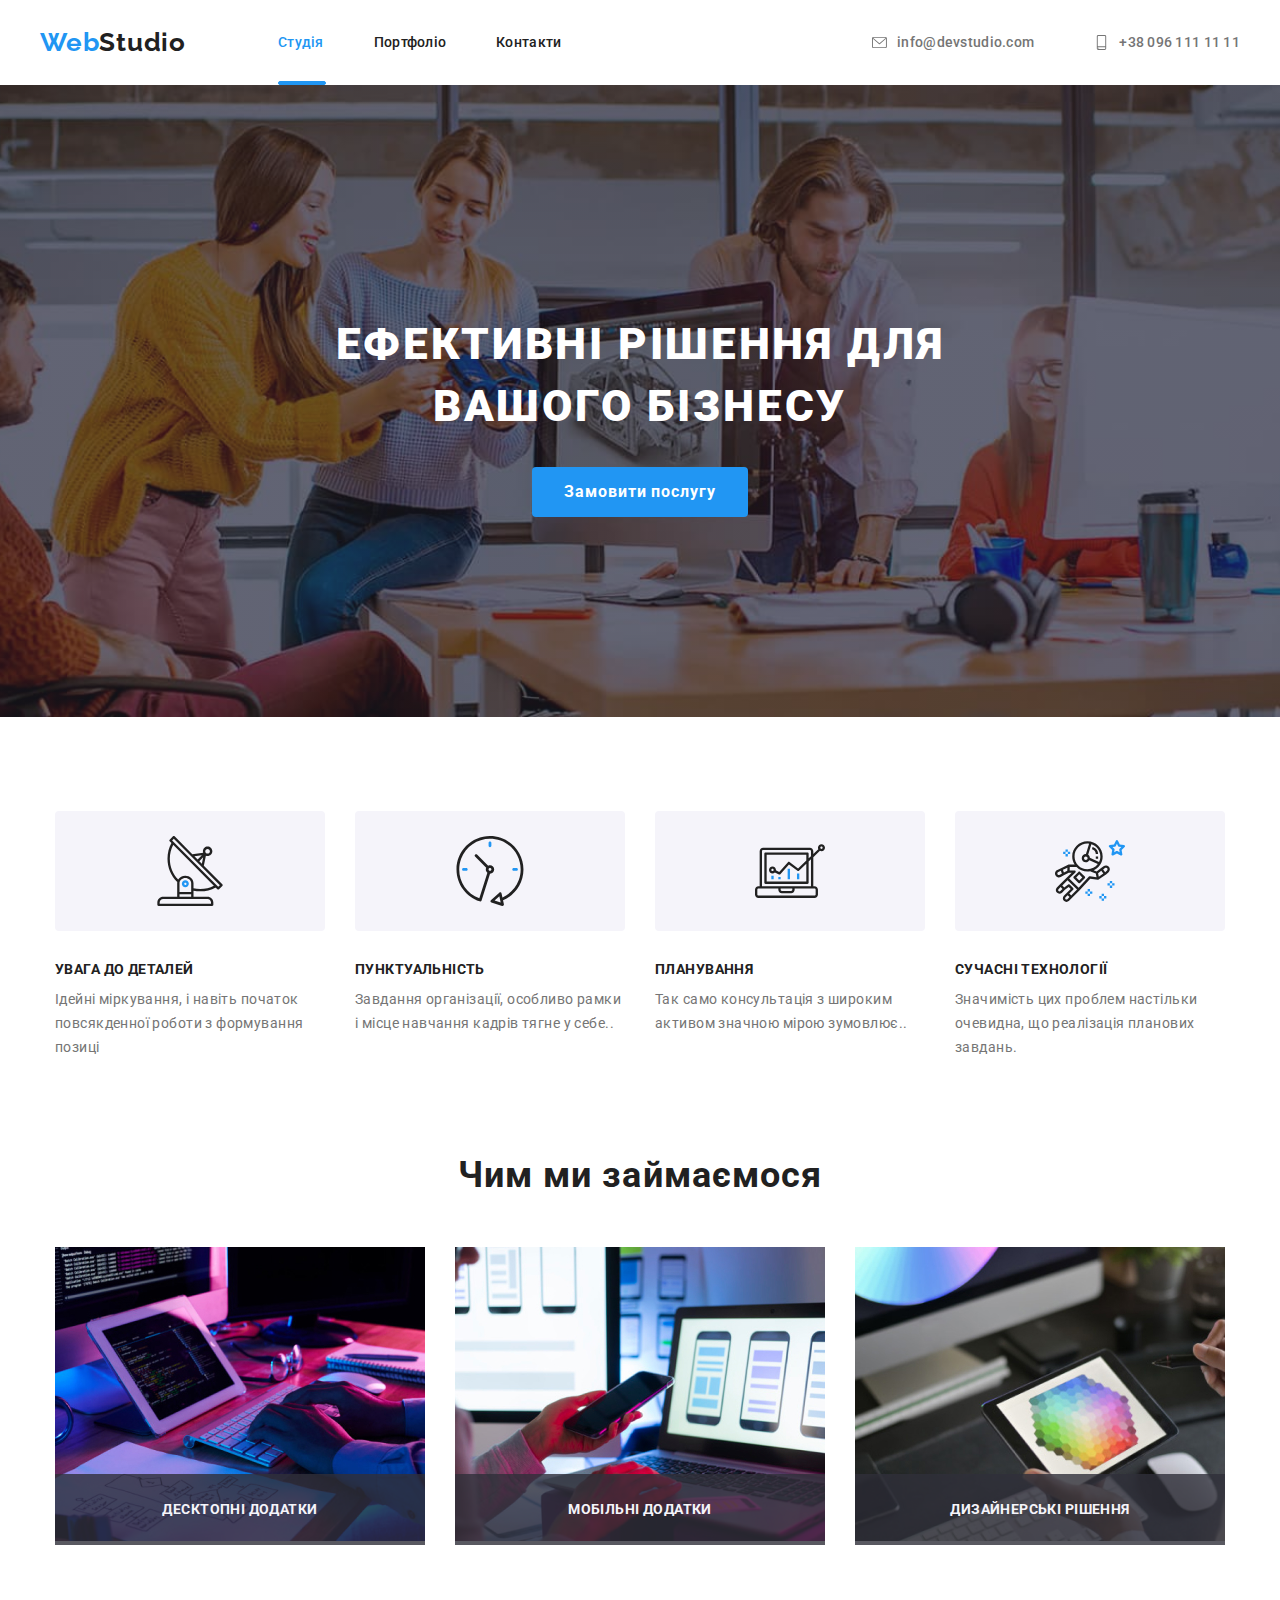
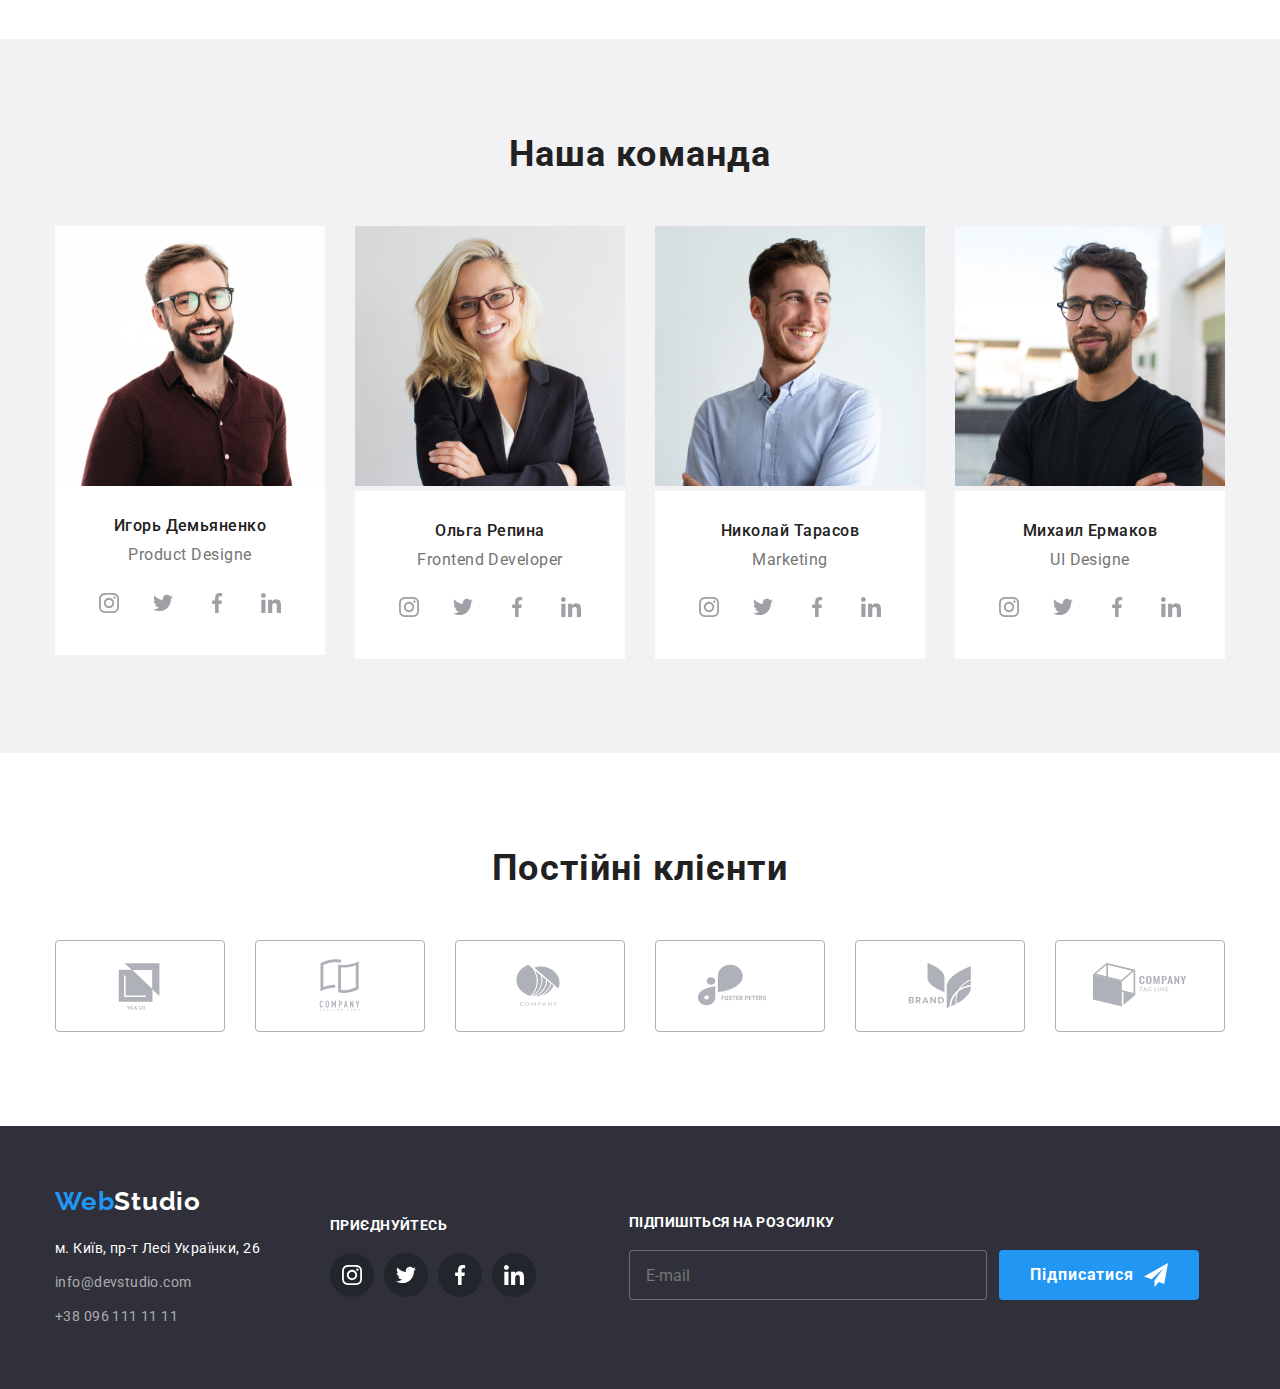
==== index.html @ 32acaa5c "Added files from homework6" ====
<!DOCTYPE html>
<html lang="ua">
  <head>
    <meta charset="UTF-8" />
    <meta http-equiv="X-UA-Compatible" content="IE=edge" />
    <meta name="viewport" content="width=device-width, initial-scale=1.0" />
    <title>WebStudio</title>
    <link
      href="https://fonts.googleapis.com/css2?family=Raleway:wght@700&family=Roboto:wght@400;500;700;900&display=swap"
      rel="stylesheet"/>
    <link rel="stylesheet" href="https://cdnjs.cloudflare.com/ajax/libs/modern-normalize/1.1.0/modern-normalize.min.css" />
    <link rel="stylesheet" href="./css/style.css" />
  </head>
  <body>
    <!--Header-->
    <header>
      <div class="conteiner-primary conteiner-portfolio flex-conteiner">
          <nav class="page-header">
          <a href="./index.html" class="logo"><span class="logo-title">Web</span>Studio</a>
          <ul class="site-nav list">
            <li class="nav-item nav-item-studio"> 
              <a href="./index.html" class="link link-active nav-link">Студія</a>
            </li>
            <li class="nav-item">
              <a href="./portfolio.html" class="link nav-link">Портфоліо</a>
            </li>
            <li class="nav-item">
              <a href="" class="link nav-link">Контакти</a>
            </li>
          </ul>
        </nav>
    
        <ul class="item-contact list">
          <li class="contact-item">
            <a href="mailto:info@devstudio.com" class="link contact-link"> <svg class="envelope">
              <use href="./images/symbol-defs.svg#icon-envelope"></use>
            </svg>
              info@devstudio.com</a>
          </li>
          <li class="contact-item"><a href="tel:+380961111111" class="link contact-link">
            <svg class="envelope"> <use href="./images/symbol-defs.svg#icon-smartphone"></use> </svg>
            +38 096 111 11 11</a></li>
        </ul>
      </div>
      </header>

    <!--main-->
    <main>
      <!--Hero-->
      <section class="section-hero">
        <div class="overlay">
        <div class="conteiner-primary conteiner hero-conteiner">
           <h1 class="section-title">Ефективні рішення для вашого бізнесу</h1>
            <button class="button-order" type="button" data-modal-open>Замовити послугу</button>  
       </div> 
      </div>
      </section>

      <!--features-->
      <section class="section-features">
        <div class="conteiner-primary conteiner-feature">
         <!--<h2 class="title feature-hiding">Features</h2>-->
        <ul class="list list-feature">
          <li class="feature-item">
            <div class="antena-around"> <svg class="antena"> <use href="./images/symbol-defs.svg#icon-antenna"> </use> </svg> </div>
            <h3 class="features-title">УВАГА ДО ДЕТАЛЕЙ</h3>
            <p class="section-content">
              Ідейні міркування, і навіть початок повсякденної роботи з формування позиці
            </p>
             </li>
          <li class="feature-item">
            <div class="antena-around"> <svg class="antena">
                <use href="./images/symbol-defs.svg#icon-clock"> </use>
              </svg> </div>
            <h3 class="features-title">ПУНКТУАЛЬНІСТЬ</h3>
            <p class="section-content">
              Завдання організації, особливо рамки і місце навчання кадрів тягне у себе..
            </p>
          </li>
          <li class="feature-item"><div class="antena-around"> <svg class="antena">
              <use href="./images/symbol-defs.svg#icon-diagram"> </use>
            </svg> </div>
            <h3 class="features-title">ПЛАНУВАННЯ</h3>
            <p class="section-content">
              Так само консультація з широким активом значною мірою зумовлює..
            </p>
          </li>
          <li class="feature-item"><div class="antena-around"> <svg class="antena">
              <use href="./images/symbol-defs.svg#icon-astronaut"> </use>
            </svg> </div>
            <h3 class="features-title">СУЧАСНІ ТЕХНОЛОГІЇ</h3>
            <p class="section-content">
              Значимість цих проблем настільки очевидна, що реалізація планових завдань.
            </p>
          </li>
        </ul>
        </div>
      </section>
      <!--What we Do-->
      <section class="section-work">
        <div class="conteiner-primary">
        <h2 class="work-title">Чим ми займаємося</h2>
        <ul class="list list-work">
          <li class="work-item">
           <div class="thumb">
            <img
              src="./images/img-1-whatwedo.jpg"
              lang="en"
              alt="Someone print keyboard"
              width="370"
              height="294"
            /> 
            <p class="divice">Десктопні додатки</p>
          </div>
          </li>
          <li class="work-item">
            <div class="thumb">
            <img
              src="./images/img-3-whatwedo.jpg"
              lang="en"
              alt="Someone work with telefone and notebook"
              width="370"
              height="294"
            />
            <p class="divice">Мобільні додатки</p>
            </div>
          </li>
          <li class="work-item">
           <div class="thumb"> 
            <img 
              src="./images/img-2-whatwedo.jpg"
              lang="en"
              alt="Someone work with tablet"
              width="370"
              height="294"
            />
            <p class="divice">Дизайнерські рішення</p>
          </div>
          </li>
        </ul>
        </div>
      </section>

      <!--Our team-->
      <section class="section-color">
        <h2 class="team-title">Наша команда</h2>
        <div class="conteiner-primary conteiner-team">
           <ul class="list list-team">
              <li class="member-team">
               <div class="team-card">
                  <img
                  src="./images/img-team-i.jpeg"
                  lang="en"
                  alt="Man Igor on the foto"
                 width="270" class="foto-member"/>
                 <div class="about-member">
                  <h3 class="team-member">Игорь Демьяненко</h3>
                 <p class="list-profession">Product Designe</p>
                 <div class="social">
                  <ul class="social-list">
                      <li class="social-item"><a href="" class="social-link"><svg class="social-icon"><use href="./images/symbol-defs.svg#icon-instagram"></use></svg></a></li>
                        <li class="social-item"><a href="" class="social-link"><svg class="social-icon">
                        <use href="./images/symbol-defs.svg#icon-twitter"></use>
                      </svg></a></li>
                      <li class="social-item"><a href="" class="social-link"><svg class="social-icon">
                        <use href="./images/symbol-defs.svg#icon-facebook"></use>
                      </svg></a></li>
                       <li class="social-item"><a href="" class="social-link"><svg class="social-icon">
                        <use href="./images/symbol-defs.svg#icon-linkedin"></use>
                      </svg></a></li>
                  </ul>
                 </div>
                </div>
            </div>
          </li>
          <li class="member-team">
            <div class="team-card">
             <img
              src="./images/img-team-o.jpeg"
              lang="en"
              alt="Women Olga on the foto"
              width="270"
            />
            <div class="about-member">
             <h3 class="team-member">Ольга Репина</h3>
            <p class="list-profession">Frontend Developer</p>
            <div class="social">
              <ul class="social-list">
                <li class="social-item"><a href="" class="social-link"><svg class="social-icon">
                      <use href="./images/symbol-defs.svg#icon-instagram"></use>
                    </svg></a></li>
                <li class="social-item"><a href="" class="social-link"><svg class="social-icon">
                      <use href="./images/symbol-defs.svg#icon-twitter"></use>
                    </svg></a></li>
                <li class="social-item"><a href="" class="social-link"><svg class="social-icon">
                      <use href="./images/symbol-defs.svg#icon-facebook"></use>
                    </svg></a></li>
                <li class="social-item"><a href="" class="social-link"><svg class="social-icon">
                      <use href="./images/symbol-defs.svg#icon-linkedin"></use>
                    </svg></a></li>
              </ul>
            </div>
            </div>
            </div>
          </li>
          <li class="member-team">
            <div class="team-card">
            <img
              src="./images/img-team-n.jpeg"
              lang="en"
              alt="Man Nikolay on the foto"
              width="270"
            />
                <div class="about-member">
                    <h3 class="team-member">Николай Тарасов</h3>
                      <p class="list-profession">Marketing</p>
                    <div class="social">
                      <ul class="social-list">
                        <li class="social-item"><a href="" class="social-link"><svg class="social-icon">
                              <use href="./images/symbol-defs.svg#icon-instagram"></use>
                            </svg></a></li>
                        <li class="social-item"><a href="" class="social-link"><svg class="social-icon">
                              <use href="./images/symbol-defs.svg#icon-twitter"></use>
                            </svg></a></li>
                        <li class="social-item"><a href="" class="social-link"><svg class="social-icon">
                              <use href="./images/symbol-defs.svg#icon-facebook"></use>
                            </svg></a></li>
                        <li class="social-item"><a href="" class="social-link"><svg class="social-icon">
                              <use href="./images/symbol-defs.svg#icon-linkedin"></use>
                            </svg></a></li>
                      </ul>
                    </div>
                </div>
            </div>
          </li>
          <li class="member-team">
            <div class="team-card">
            <img
              src="./images/img-team-m.jpeg"
              lang="en"
              alt="Man Mike on the foto"
              width="270"
            />
                  <div class="about-member">
                     <h3 class="team-member">Михаил Ермаков</h3>
                      <p class="list-profession">UI Designe</p>
                      <div class="social">
                        <ul class="social-list">
                          <li class="social-item"><a href="" class="social-link"><svg class="social-icon">
                                <use href="./images/symbol-defs.svg#icon-instagram"></use>
                              </svg></a></li>
                          <li class="social-item"><a href="" class="social-link"><svg class="social-icon">
                                <use href="./images/symbol-defs.svg#icon-twitter"></use>
                              </svg></a></li>
                          <li class="social-item"><a href="" class="social-link"><svg class="social-icon">
                                <use href="./images/symbol-defs.svg#icon-facebook"></use>
                              </svg></a></li>
                          <li class="social-item"><a href="" class="social-link"><svg class="social-icon">
                                <use href="./images/symbol-defs.svg#icon-linkedin"></use>
                              </svg></a></li>
                        </ul>
                      </div>
                  </div>
            </div>
          </li>
        </ul>
      </div>
      </section>

      <!--Regular clients-->
      <section class="section-clients">
        <h2 class="clients-title">Постійні клієнти</h2>
        <div class="clients conteiner-primary">
          <ul class="our-clients">
            <li class="clients-item"><a href="" class="clients-link"><svg class="clients-icon">
                  <use href="./images/symbol-defs.svg#icon-logo-one"></use>
                </svg></a></li>
            <li class="clients-item"><a href="" class="clients-link"><svg class="clients-icon">
                  <use href="./images/symbol-defs.svg#icon-logo-two"></use>
                </svg></a></li>
            <li class="clients-item"><a href="" class="clients-link"><svg class="clients-icon">
                  <use href="./images/symbol-defs.svg#icon-logo-three"></use>
                </svg></a></li>
          <li class="clients-item"><a href="" class="clients-link"><svg class="clients-icon">
                <use href="./images/symbol-defs.svg#icon-logo-four"></use>
              </svg></a></li>
              <li class="clients-item"><a href="" class="clients-link"><svg class="clients-icon">
                    <use href="./images/symbol-defs.svg#icon-logo-five"></use>
                  </svg></a></li>
              <li class="clients-item"><a href="" class="clients-link"><svg class="clients-icon">
                    <use href="./images/symbol-defs.svg#icon-logo-six"></use>
                  </svg></a></li>
          </ul>
        </div>

      </section>
    </main>

    <!--Footer-->
    <footer class="footer">
      <div class="conteiner-primary">
        <div class="footer-flex">
        <div class="our-flex">
        <a href="./index.html" class="logo-botton"><span class="logo-title">Web</span>Studio</a>
      <address>
        <ul class="list footer-item">
          <li class="list-footer">
            <a
              href="https://goo.gl/maps/gsfCshEHXstuSvvL9"
              target="_blank"
              rel="noopener noreferrer"
              class="footer-post">м. Київ, пр-т Лесі Українки, 26</a>
          </li>
          <li class="list-footer">
            <a href="mailto:info@devstudio.com" class="footer-link">info@devstudio.com</a>
          </li>
          <li class="list-footer">
            <a href="tel:+380961111111" class="footer-link">+38 096 111 11 11</a>
          </li>
        </ul>
        </address>
        </div>
        <div class="social conteiner-social">
          <h4 class="footer-social">Приєднуйтесь</h4>
          <ul class="social-list">
            <li class="social-item"><a href="" class="social-link social-footer"><svg class="social-icon footer-icon">
                  <use href="./images/symbol-defs.svg#icon-instagram"></use>
                </svg></a></li>
            <li class="social-item"><a href="" class="social-link social-footer"><svg class="social-icon footer-icon">
                  <use href="./images/symbol-defs.svg#icon-twitter"></use>
                </svg></a></li>
            <li class="social-item"><a href="" class="social-link social-footer"><svg class="social-icon footer-icon">
                  <use href="./images/symbol-defs.svg#icon-facebook"></use>
                </svg></a></li>
            <li class="social-item"><a href="" class="social-link social-footer"><svg class="social-icon footer-icon">
                  <use href="./images/symbol-defs.svg#icon-linkedin"></use>
                </svg></a></li>
          </ul>
          </div>
          <!--Form-footer-->
            <form name="signup_form" autocomplete="on" class="form-footer">
              <h4 class="form-title">Підпишіться на розсилку</h4>
              <div class="form-conteiner">
              <label class="label-footer"> 
                <input type="email" name="email" placeholder="E-mail" required class="form-in"/>
              </label>
              <button type="submit" class="form-button">Підписатися<svg class="icon-form"><use href="./images/symbol-defs-three.svg#icon-icon-send"></use></svg></button>
            </div>
            </form>
          </div>
      </div>
    </footer>

    <!--Modal-window-->
    <div class="backdrop is-hidden" data-modal>
      <div class="modal" data-modal-close>
         <svg  class="modal-close" >
            <use href="./images/symbol-defs-two.svg#icon-close"></use>
          </svg>

          <!--Form-modal-window--->
          <form name="signup_form" autocomplete="on" class="form-modal">
            <h4 class="form-md-title">Залиште свої дані, ми вам передзвонимо</h4>
            <div class="form-md-label">
                <label class="label-md">Ім'я
                      <input type="text" name="username" placeholder="Катерина Терещенко" autofocus class="input-md"/> 
                      <span><svg class="icon-md"><use href="./images/symbol-defs-three.svg#icon-person-black"></use></svg></span>
                </label>
                <label class="label-md">Телефон
                        <input type="tel" name="telefone" placeholder="+380675721658" class="input-md"/>
                        <span><svg class="icon-md"><use href="./images/symbol-defs-three.svg#icon-phone-black"></use></svg></span>
                 </label>
                <label class="label-md">Пошта
                        <input type="email" name="mail" placeholder="my@gmail.com" class="input-md"/>
                        <span><svg class="icon-md"><use href="./images/symbol-defs-three.svg#icon-email-black"></use></svg></span>
                </label>
                <label class="label-md">Коментар
                        <textarea name="feedback" rows="8" placeholder="Введіть текст" class="textarea-md"></textarea>
                </label>
              </div>
            <div class="chekbox-md">
             <label class="confidence-md">
              <input type="checkbox" name="checkbox" class="chekbox-input"/>
              <svg class="chekbox-icon"><use href="./images/symbol-defs-three.svg#icon-icon-check"></use></svg>
              Погоджуюся з розсилкою та приймаю<a href="" class="list"><span class="confidence-link">Умови договору</span></a></label>
            </div>
            <button type="submit" class="form-btn">Відправити</button>
          
          </form>
        </div>
    </div>
    <script src="./js/modal.js"></script>
  </body>
</html>
---- css/style.css ----
html {
  box-sizing: border-box;
}

*,
*::before,
*::after {
    box-sizing: inherit;
}

:root {
--main-color: #212121;
--sec-color: #757575;
--accent-color: #2196F3;
--footer-color: #2F303A;
--white: #FFFFFF;
--color-button: #F5F4FA;
--footer-colour-adress: rgb(255,255,255,0.6);
}

body {
    background-color: #FFFFFF;
    color: var(--main-color);
    font-family: 'Roboto', sans-serif;
}

.list {
    list-style: none;
   
}

/*logo*/
.logo {
    color: var(--main-color);
    text-decoration: none;
    width: 145px;

    font-family: 'Raleway', sans-serif;
    font-weight: 700;
    font-size: 26px;
    line-height: 1.2;
    letter-spacing: 0.03em;
    display: inline-block;
    transition: color 250ms cubic-bezier(0.4, 0, 0.2, 1); 
}

.logo:hover,
.logo:focus,
.logo-botton:hover,
.logo-botton:focus {
    color: var(--accent-color);
    text-decoration: underline;
    text-underline-position: var(--accent-color);
}

.logo-title {
    color: var(--accent-color);
}

.logo-botton {
     color: var(--white);
     text-decoration: none;
   
     font-family: Raleway, sans-serif;
     font-weight: 700;
     font-size: 26px;
     line-height: 1.2;
     letter-spacing: 0.03em;
     display: inline-block;
     margin-bottom: 20px;
    
     transition: color 250ms cubic-bezier(0.4, 0, 0.2, 1);
}

.logo-botton:hover,
.logo-botton:focus {
    color: var(--accent-color);
}

 /*header*/
 
 .conteiner-primary {
     width: 1200px;
     margin-left: auto;
     margin-right: auto;
     
     padding-right: 15px;
     padding-left: 15px;
     padding-top: 0px;    
     padding-bottom: 0px;
 }
 

/*site-nav*/
.site-nav .link {
     
    color: var(--main-color);
     text-decoration: none;
     
     font-weight: 500;
     font-size: 14px;
     line-height: 1.2;
     letter-spacing: 0.02em;
}
.site-nav .link:hover {
    color: var(--accent-color);
}
.site-nav .link:focus {
    color: var(--accent-color);
}
 .site-nav .link-active {
    color: var(--accent-color);
 }

 /*After in studio*/
 .nav-item-studio::after {
     content: "";
     width: 48px;
     height: 4px;
     background-color: var(--accent-color);
     position: absolute;
     top: 95%;
     border: 1px solid var(--accent-color);
     border-radius: 4px;
     opacity: 1;
 }


 /*After in portfolio*/
 .conteiner-primary {
    position: relative;
 }
 .nav-item-portfolio::after {
    content: "";
    width: 78px;
    height: 4px;
    background-color: var(--accent-color);
    position: absolute;
    top: 96%;
    border: 1px solid var(--accent-color);
    border-radius: 4px;
    opacity: 1;
 }
 

/*item-contact*/

.item-contact .link.contact-link {
    color: var(--sec-color);
    text-decoration: none;
    font-style: normal;
    font-weight: 500;
    font-size: 14px;
    line-height: 1.2;
    letter-spacing: 0.02em;
   
}
.item-contact .link:hover  {
    color: var(--accent-color);
}
.item-contact .link:focus {
    color: var(--accent-color);
}
    .link .envelope {
    width: 15px;
    height: 15px;
    margin-right: 10px;
    
    fill: var(--sec-color);

    transition: color 250ms cubic-bezier(0.4, 0, 0.2, 1)t;
    }

    .link:hover > .envelope  {
    fill: var(--accent-color);
    }

    .link:focus > .envelope {
    fill: var(--accent-color);
    }


/*main*/
 /*hero*/

  .section-title {
    color: var(--white);
    font-weight: 900;
    font-size: 44px;
    line-height: 1.4;
    letter-spacing: 0.06em;
    text-transform: uppercase;
 }
    .section-hero {
    background-color: var(--footer-color);
    text-align: center;
    padding-top: 0px;
    padding-bottom: 0px;
 }

    .hero-conteiner {
    display: flex;
    flex-direction: column;
    justify-content: center;
    width: 696px;
        }

    .overlay {
    height: 600;
    max-width: 1600;
    margin-left: auto;
    margin-right: auto;
    padding-top: 200px;
    padding-bottom: 200px;
    background-image: linear-gradient(to right, rgba(43, 44, 58, 0.4),
    rgba(43, 44, 58, 0.4)), url("../images/img-hero-squoosh.jpg");   
    background-position: center;
    background-repeat: no-repeat;
    background-size: cover;
    }

      
/*section features*/
 .section-features {
    padding-top: 94px;
    padding-bottom: 94px;
 }

  .list-feature {
    display: flex;
    justify-content: center;
    align-items: baseline;
}

  .feature-item {
    display: block;
    margin-right: 30px;
   
    width: 270px;
 }

 .list-feature .feature-item:last-child {
    margin-right: 0px;
 }

 .features-title {
        
        font-weight: 700;
        font-size: 14px;
        line-height: 1.2;
        letter-spacing: 0.03em;
        text-transform: uppercase;
        margin-top: 0px;
        margin-bottom: 10px;
}

.conteiner-primary .title {
    margin: 0px;
    text-align: center;
    padding: 10px;
    
}

 .section-content {
    color: var(--sec-color);
    margin-top: 0px;
    margin-bottom: 0px;

    font-weight: 400;
    font-size: 14px;
    line-height: 1.7;
    letter-spacing: 0.03em;

}

 .list {
    margin-top: 0px;
    margin-bottom: 0px;
    padding-left: 0px;
}

  .antena-around {
      display: flex;
      justify-content: center;
      align-items: center;
      width: 270px;
      height: 120px;
      background-color: var(--color-button);
      border-radius: 4px;
       
      margin-bottom: 30px;
  }

  .antena {
    display: inline-block;
      height: 70px;
      width: 70px;
      align-self: center    ;
  }

  .thumb {
    position: relative;
    width: 370px;      
  }

  .divice {
    position: absolute;
    bottom: 0%;
    padding: 27px 82px;
    display: block;
    width: 370px;
    margin-top: 0px;
    margin-bottom: 0px;

    color: var(--color-button);
    
    font-style: normal;
    font-weight: 700;
    font-size: 14px;
    line-height: 1.2;
    letter-spacing: 0.03em;
    text-transform: uppercase;
    text-align: center;
      
    background-color: rgb(47,48,58,0.8);
  }
   
/*section work*/

    .section-work {
        padding-bottom: 94px;
    }
    .list-work {
    display: flex;
    
    }

    .list-work .work-item {
    display: block;
    margin-right: 30px;
    
    }

    .list-work .work-item:last-child {
    margin-right: 0px;
    }

    .work-title,
    .team-title,
    .clients-title  {
        font-weight: 700;
        font-size: 36px;
        line-height: 1.2;
        text-align: center;
        letter-spacing: 0.03em;     
    }

 .work-title {
    margin-top: 0px;
    margin-bottom: 50px;
   }
    /*section our team*/
    .conteiner-main {
    margin-bottom: 0px;
    }
    .list-team {
    display: flex;
    }

    .list-team .member-team {
    display: block;
    margin-right: 30px;
    justify-content: center;
    width: 270px;
    }
    .list-team .member-team:last-child {
    margin-right: 0px;
    }

 .list .list-profession {

     color: var(--sec-color);

     font-weight: 400;
     font-size: 16px;
     line-height: 1.2;
     text-align: center;
     letter-spacing: 0.03em;
        
     margin-top: 0px;
     margin-bottom: 16px;
     margin-left: 0px;
     margin-right: 0px;
     padding-bottom: 0px;
 }

    .about-member {
        padding-top: 30px;
        padding-bottom: 30px;
        padding-left: 32px;
        padding-right: 32px;
        width: 270px;
        background-color: var(--white);
    }

    .foto-member {
    display: block;
    }

 .team-member {
    padding-top: 0px;
    padding-bottom: 0px;
    margin-top: 0px;
    margin-bottom: 10px;
    margin-left: 0px;
    margin-right: 0px;

    font-weight: 500;
    font-size: 16px;
    line-height: 1.2;
    text-align: center;
    letter-spacing: 0.03em;
}

.section-color {
    background-color: rgba(175, 177, 184, 0.16);
    padding-bottom: 94px;
    padding-top: 94px;
}

.team-title {
    margin-bottom: 50px;
    margin-top: 0px;
}

.conteiner-team {
    margin-bottom: 0px;
    padding-bottom: 0px;
    list-style: none;
}

    .team-card {
    width: 270px;
 }

    .social {
        width: 206px;
        margin-right: 0px;
        margin-left: 0px;
    }
    .social-list {
    display: flex;
    
    justify-content: center;
    align-items: center;
    list-style: none;
    margin-top: 0px;
    margin-bottom: 0px;
    padding-left: 0px;
    }

    .social-link{
    display: flex; 
    width: 44px;
    height: 44px;
    justify-content: center;
    align-items: center;
    border-radius: 50%;
    
    transition: background-color 250ms cubic-bezier(0.4, 0, 0.2, 1);
    }

    .social-link:hover {
    background-color: var(--accent-color);
    }

    .social-link:focus {
    background-color: var(--accent-color);
    }

    .social-item {
    margin-right: 10px;
    }   
    .social-list .social-item:last-child {
    margin-right: 0px;
    }
    
    .social-icon {
    width: 20px;
    height: 20px;
    fill: #9ea0a5;

    transition: fill 250ms cubic-bezier(0.4, 0, 0.2, 1);
    }

    
    .social-link:hover >.social-icon {
    fill: var(--white);
    }

    .social-link:focus>.social-icon {
    fill: var(--white);
        }

    .footer-social {
        display: block;
        width: 144px;
     }

        /*Regular clients*/

    .section-clients {
    padding-bottom: 94px;
    padding-top: 94px;
    }
    .our-clients {
    list-style: none;
    }
    .clients-title {
    margin-top: 0px;
    margin-bottom: 50px;
    }

    .our-clients {
    display: flex;
    margin-top: 0px;
    margin-bottom: 0px;
    padding-left: 0px;
    }

    .clients-item {
    margin-right: 30px;
    }
    .our-clients .clients-item:last-child {
        margin-right: 0px;
    }

    .clients-link {
    display: flex;
    justify-content: center;
    align-items: center;
    
    width: 170px;
    height: 92px;
    
    border: 1px solid #AFB1B8;
    border-radius: 4px;
    
    transition: border-color 250ms cubic-bezier(0.4, 0, 0.2, 1), box-shadow 250ms cubic-bezier(0.4, 0, 0.2, 1);
    }

    .clients-link:hover,
    .clients-link:focus {
     border-color: var(--accent-color);
    box-shadow: 0px 4px 4px rgba(0, 0, 0, 0.25);
    }

   .clients-icon {
    width: 106px;
    height: 60px;
    fill: #AFB1B8;
    
    transition: fill 250ms cubic-bezier(0.4, 0, 0.2, 1);
    }

    .clients-link:hover > .clients-icon {
    fill: var(--accent-color);
    
    }

    .clients-link:focus > .clients-icon {
        fill: var(--accent-color);
         
        }

/*portfolio site-link*/

 .header-portfolio {
    border-bottom: 1px solid #ECECEC;
   }

 .conteiner-portfolio {
     margin-bottom: 0px;
     padding-left: 0px;
     padding-right: 0px;
     padding-top: 24px;
     padding-bottom: 24px;
 }
/*site-nav -portfolio*/

 .flex-conteiner {
    display: flex;
    align-items: center;
    padding-left: 0px;
    padding-right: 0px;
 }

.page-header {
    display: flex;
    align-items: center;
    padding-left: 0px;
    padding-right: 0px;
    
}

.site-nav {
    display: flex;
    margin-left: 93px;
    margin-top: 0px;
    margin-bottom: 0px;
    margin-right: 0px;
    padding: 0px;
}

.site-nav .nav-item {
    display: block;
    margin-right: 50px;
    
}

.site-nav .nav-item:last-child {
    margin-right: 0px;
}

.site-nav .nav-item:first-child {
    margin-left: 0px;
}

.nav-link {
    display: block;
    padding-top: 10px;
    padding-bottom: 10px;
    
}

.item-contact {
    display: flex;
    margin-left: auto;
    margin-right: 0px;
    margin-top: 0px;
    margin-bottom: 0px;
    padding: 0px;
}

.item-contact .contact-item {
    margin-right: 50px;
    padding-top: 10px;
    padding-bottom: 10px;
    padding-left: 10px;
} 

.item-contact .contact-item:last-child {
    margin-right: 0px;
}

.contact-link{
    display: flex;
    align-items: center;
}
    
/*portfolio-exampl*/

    .portfolio {
    width: 1200px;
    margin-left: auto;
    margin-right: auto;
    padding-right: 15px;
    padding-left: 15px;
    }
    .exampl .exampl-item {
    list-style: none;
}
    .card-exampl {
    display: flex;
    flex-direction: column;

    padding: 20px 24px;
    
    margin-right: auto;
    margin-left: auto;
    /*width: 322px;*/
     }

    .exampl {
    display: flex;
    flex-wrap: wrap;
       
    list-style: none;
    margin-top: 0px;
    margin-bottom: 0px;
    
    padding: 0;
    }

    .exampl-item {
    width: calc((100% - 60px) / 3);
    margin-right: 30px;
    margin-bottom: 30px;
    padding-bottom: 0px; 
    align-content: space-around;
        
    }
  
    .exampl-item:nth-child(3n) {
        margin-right: 0px;
    }
    .exampl-item:nth-last-child(-n+3) {
        margin-bottom: 0px;
    }

    .exampl-item .exampl-link:hover {
    border: 1px solid rgba(200, 193, 193, 0.138);
    box-shadow: 0px 2px 2px 0px rgba(10, 7, 7, 0.12),
    0px 1px 2px 0px rgba(27, 27, 27, 0.12), 0px 3px 1px 0px rgba(41, 39, 39, 0.17);
    }
    
    .exampl-item .exampl-link:focus {
    border: 1px solid rgba(200, 193, 193, 0.138);
    box-shadow: 0px 2px 2px 0px rgba(10, 7, 7, 0.12),
    0px 1px 2px 0px rgba(27, 27, 27, 0.12), 0px 3px 1px 0px rgba(41, 39, 39, 0.17);
         }

    .exampl-link {
    display: inline-block;
    padding: 0;
            
    color: var(--main-color);
    
    font-weight: 700;
    font-size: 18px;
    line-height: 2;
    letter-spacing: 0.06em;
    text-decoration-line: none;
    border: 1px solid rgba(201, 201, 208, 0.193);
    transition: box-shadow 250ms cubic-bezier(0.4, 0, 0.2, 1);

    }

        
    .exampl-content {
    display: block;
    margin: 0;
   
    color: var(--sec-color);

    font-weight: 400;
    font-size: 16px;
    line-height: 1.9;
    letter-spacing: 0.03em;
    }

    .exampl-title {
    display: block;

    margin-right: 0px;
    margin-left: 0px;
    margin-top: 0px;
    margin-bottom: 4px;

    color: var(--main-color);
    
    font-weight: 700;
    font-size: 18px;
    line-height: 2;
    letter-spacing: 0.06em;
    
 }
    .exampl-site {
    display: block;
    width: 370px;
     }       
           

    /*Decoration effects for the exampl*/
    .thumb-exampl {
    position: relative;
    width: 370px;
    overflow: hidden;
    
    }
    .overlay-exampl {
    position: absolute;
    width: 100%;
    height: 100%;
    top: 0;
    left: 0;
    background-color: rgba(33, 150, 243, 90%);
    opacity: 1;
    transform: translateY(100%);
    transition: transform 500ms cubic-bezier(0.4, 0, 0.2, 1);

    }

    .exampl-item .exampl-link:hover .overlay-exampl,
    .exampl-item .exampl-link:focus .overlay-exampl {
        transform: translateY(0);
    }

      
    .exampl-text {
    position:absolute;
    top: 50%;
    left: 50%;
    transform: translate(-50%, -50%);

    display: block;
    width: 322px;
    margin-top: 0px;
    margin-bottom: 0px;
    padding-left: 10px;
    color: var(--color-button);
    
    font-style: normal;
    font-weight: 400;
    font-size: 18px;
    line-height: 1.5;
    letter-spacing: 0.03em;
    
    }
      
 /*footer*/

 .footer {
    background-color: #2F303A;
    font-style: normal;
}

    .footer-link {
    display: inline-block;
        
    color: var(--footer-colour-adress);
    text-decoration: none;

    font-weight: 400;
    font-size: 14px;
    font-style: normal;
    line-height: 1.7;
    letter-spacing: 0.03em;
    transition: color 250ms cubic-bezier(0.4, 0, 0.2, 1);
}
    
    .footer-item .footer-link:hover {
    color: var(--accent-color);
    text-decoration: underline;
    text-underline-position: var(--accent-color);
}

    .footer-item .footer-link:focus {
    color: var(--accent-color);
    text-decoration: underline;
    text-underline-position: var(--accent-color);
}
  
 
    .footer-item .footer-post {
    display: inline-block;
  
    color: var(--white);
    text-decoration: none;

    font-weight: 400;
    font-size: 14px;
    font-style: normal;
    line-height: 1.7;
    letter-spacing: 0.03em;
    transition: color 250ms cubic-bezier(0.4, 0, 0.2, 1);
}

    .footer-item .footer-post:hover {
    color: var(--accent-color);
    text-decoration: underline;
    text-underline-position: var(--accent-color);
}

    .footer-item .footer-post:focus {
    color: var(--accent-color);
    text-decoration: underline;
    text-underline-position: var(--accent-color);
}

    .footer-item{
        display: flex;
        flex-direction: column;
    }
    .footer-item .list-footer {
        margin-bottom: 10px;
    }

    .footer-item .list-footer:last-child {
        margin-bottom: 0px;
    }

    .footer-item {
    margin-top: 0px;
    padding-left: 0px;
}
    .footer {
        padding-top: 60px;
        padding-bottom: 60px;
    }

    /*footer-social-link*/
        .footer-flex {
        display: flex;
        width: 1200px;
        align-items: center;
        margin: 0px;
        }

        .our-flex {
        display: flex;
        flex-direction: column;
        }
        
        .conteiner-social {
        display: flex;
        flex-direction: column;
         margin-left: 70px;
        }

        .social-footer .footer-icon {
        fill: var(--white);
        }
        .social-footer {
        background-color: var(--accent-color);
        background-color: rgba(0, 4, 4, 0.25);
        }
    .footer-social {
        display: inline-block;
        margin-right: 0px;
        margin-right: 0px;
        margin-top: 0px;
        margin-bottom: 20px;

        font-style: normal;
        font-weight: 700;
        font-size: 14px;
        line-height: 1.1;
        letter-spacing: 0.03em;
        text-transform: uppercase;
        color: var(--white);
    }
     
/*button*/

    .button-section {
        padding-top: 94px;
        padding-bottom: 94px;
    }

    .button {
    color: var(--main-color);
    background-color: #c7c3db4a;
    cursor: pointer;

    font-weight: 500;
    font-size: 16px;
    font-family: inherit;
    line-height: 1.6;
    letter-spacing: 0.03em;
    text-align: center;

    display: inline-block;
    
    border: var(--accent-color);
    padding: 6px 22px;
    border-radius: 4px;
    transition: color 250ms cubic-bezier(0.4, 0, 0.2, 1),
    background-color 250ms cubic-bezier(0.4, 0, 0.2, 1),
    box-shadow 250ms cubic-bezier(0.4, 0, 0.2, 1);
    
}
 
  .button-list .button-item:not(:last-child) {
     margin-right: 8px;
 }

 .button-list {
    display: flex;
    align-items: baseline;
    justify-content: center;
    
    margin-top: 0px;
    margin-bottom: 50px;
    margin-right: auto;
    margin-left: auto;
    padding-bottom: 0px;
    padding-left: 0px;
 }
      
 .button:hover {
    color: var(--white);
    background-color: var(--accent-color);

    box-shadow: 0px 2px 2px 0px rgba(0, 0, 0, 0.12),
            0px 1px 2px 0px rgba(0, 0, 0, 0.08), 0px 3px 1px 0px rgba(0, 0, 0, 0.10);
}
.button:focus {
    color: var(--white);
    background-color: var(--accent-color);
    box-shadow: 0px 2px 2px 0px rgba(0, 0, 0, 0.12),
            0px 1px 2px 0px rgba(0, 0, 0, 0.08), 0px 3px 1px 0px rgba(0, 0, 0, 0.10);
}
   
.button-order {
    padding: 10px 32px;
    margin-bottom: 0px;
    margin-left: auto;
    margin-right: auto;
    border: none;
    border-radius: 4px;


    color: var(--white);
    background-color: var(--accent-color);
    cursor: pointer;
    
    font-family: 'Roboto';
    font-weight: 700;
    font-size: 16px;
    line-height: 1.9;
    letter-spacing: 0.06em;
    text-align: center;
}

/*Form-footer*/

.form-footer{
display: flex;
width: 570px;
flex-direction: column;
margin-left: 93px;
}

.form-conteiner {
 display: flex;

}

.icon-form {
width: 24px;
height: 24px;
margin-left: 10px;
}

.form-button {
display: flex;
justify-content: center;
align-items: center;
width: 200px;
padding: 10px 28px;
margin-left: 12px;
border: none;
border-radius: 4px;

color: var(--white);
background-color: var(--accent-color);
cursor: pointer;

font-family: 'Roboto';
font-weight: 700;
font-size: 16px;
line-height: 1.9;
letter-spacing: 0.06em;
text-align: center;
}

.form-title {
  display: inline-block;
  margin-right: 0px;
  margin-right: 0px;
  margin-top: 0px;
  margin-bottom: 20px;

  font-style: normal;
  font-weight: 700;
  font-size: 14px;
  line-height: 1.1;
  letter-spacing: 0.03em;
  text-transform: uppercase;
  color: var(--white);
}

.label-footer .form-in {
width: 358px;
height: 50px;
padding-top: 15px;
padding-bottom: 15px;
padding-right: 295px;
padding-left: 16px;
border: 1px solid rgb(255, 255, 255, 30%);
border-radius: 4px;

color: var(--color-button);
background-color: var(--footer-color);
}

/*modal window*/

.backdrop {
position: fixed;
top: 0px;
left: 0px;
width: 100%;
height: 100%;
background-color: rgba(0, 4, 4, 25%);

opacity: 1;
transition: opacity 250ms cubic-bezier(0.4, 0, 0.2, 1);
}

.backdrop.is-hidden {
opacity: 0;
pointer-events: none;

}

.backdrop.is-hidden .modal {
transform: translate(-50%, -50%) scale(0.5);
}

.modal {
position: absolute;
top: 50%;
left: 50%;
transform: translate(-50%, -50%) scale(1);

min-width: 528px;
min-height: 581px;

background-color: var(--white);

transition: transform 250ms cubic-bezier(0.4, 0, 0.2, 1);
}

.modal-close {
display: block;
margin-right: 0px;
margin-left: auto;
padding: 4px;
height: 30px;
width: 30px;
fill: var(--main-color);
stroke: rgba(0, 4, 4, 25%);
transition: fill 250ms cubic-bezier(0.4, 0, 0.2, 1);
}

.modal-close:hover {
fill: var(--accent-color);
}

/*Form-modal-window*/

.form-modal {
padding: 0px;
margin: 0;
}

.form-md-title {
text-align: center;
margin-top: 0px;
margin-bottom: 12px;
margin-right: 0px;
margin-left: 0px;

font-family: 'Roboto';
font-weight: 700;
font-size: 20px;
line-height: 1.2;
letter-spacing: 0.03em;

}

.form-md-label {
display: flex;
flex-direction: column;
justify-content: center;

margin: 0px auto;
width: 448px;

}

.label-md {
position: relative;
margin-bottom: 10px;
color: var(--sec-color);
font-family: 'Roboto';
font-weight: 400;
font-size: 12px;
line-height: 1.2;
letter-spacing: 0.01em;
transition: fill 250ms cubic-bezier(0.4, 0, 0.2, 1);
}

.input-md,
.textarea-md {
width: 448px;
height: 40px;
margin-top: 4px;
padding-left: 35px;

border: 1px solid rgba(33, 33, 33, 0.2);
border-radius: 4px;
cursor: pointer;

background-color: var(--white);
transition: border-color 250ms cubic-bezier(0.4, 0, 0.2, 1), outline-color 250ms cubic-bezier(0.4, 0, 0.2, 1);
}

.input-md::placeholder {
font-family: 'Roboto';
font-weight: 400;
font-size: 12px;
line-height: 1.2;
letter-spacing: 0.01em;
color: rgba(117, 117, 117, 0.5);
opacity: 0;
transition: opacity 250ms cubic-bezier(0.4, 0, 0.2, 1);
}

.input-md:focus::placeholder {
opacity: 1;
}

.label-md:focus-within {
    fill: var(--accent-color);
}

.label-md:hover {
fill: var(--accent-color);
}

.input-md:focus {
border-color: var(--accent-color);
outline-color: var(--accent-color);
}
.input-md:hover {
border-color: var(--accent-color);
}

.icon-md {
position: absolute;
top: 50%;
left: 12px;
width: 18px;
height: 18px;
}

.textarea-md {
height: 120px;
resize: none;
padding: 12px 16px;

}
.textarea-md:focus {
    border-color: var(--accent-color);
    outline-color: var(--accent-color);
}

.textarea-md:hover {
    border-color: var(--accent-color);
}

.chekbox-md {
display: flex;
justify-content: center;
height: 24px;
margin-left: auto;
margin-right: auto;
margin-bottom: 30px;
}

.chekbox-input {
position: absolute;
width: 1px;
height: 1px;
overflow: hidden;
clip: rect(0 0 0 0);
}

.chekbox-icon {
    display: inline-block;
    width: 16px;
    height: 15px;
    border: 1px solid var(--main-color);
    border-radius: 4px;
    box-shadow: 0px 4px 4px rgba(0, 0, 0, 0.10);
    background-color: var(--white);
    margin-right: 8px;
    fill: none;
    transition: fill 250ms cubic-bezier(0.4, 0, 0.2, 1);
}
.chekbox-input:checked + .chekbox-icon {
fill: var(--accent-color);
border-color: var(--accent-color);
}


/*.chekbox-input:checked + .chekbox-icon {
    background-image: url("../images/svg/icon-check.svg");
    background-size: contain;
    background-origin: border-box;
    border-color: var(--accent-color);
}*/

.confidence-md {
display: flex;
align-items: center;
font-weight: 400;
font-size: 14px;
line-height: 1.7;
letter-spacing: 0.03em;
color: var(--sec-color);

}

.confidence-link {
color: var(--accent-color);
text-decoration: underline;
text-underline-position: var(--accent-color);
margin-left: 5px;
}

.form-btn{
display: flex;
align-items: center;
width: 200px;
padding: 10px 52px;
margin-left: auto;
margin-right: auto;
border: none;
border-radius: 4px;
box-shadow: 0px 4px 4px rgba(0, 0, 0, 0.15);

color: var(--white);
background-color: var(--accent-color);
cursor: pointer;

font-family: 'Roboto';
font-weight: 700;
font-size: 16px;
line-height: 1.9;
letter-spacing: 0.06em;
text-align: center;
}
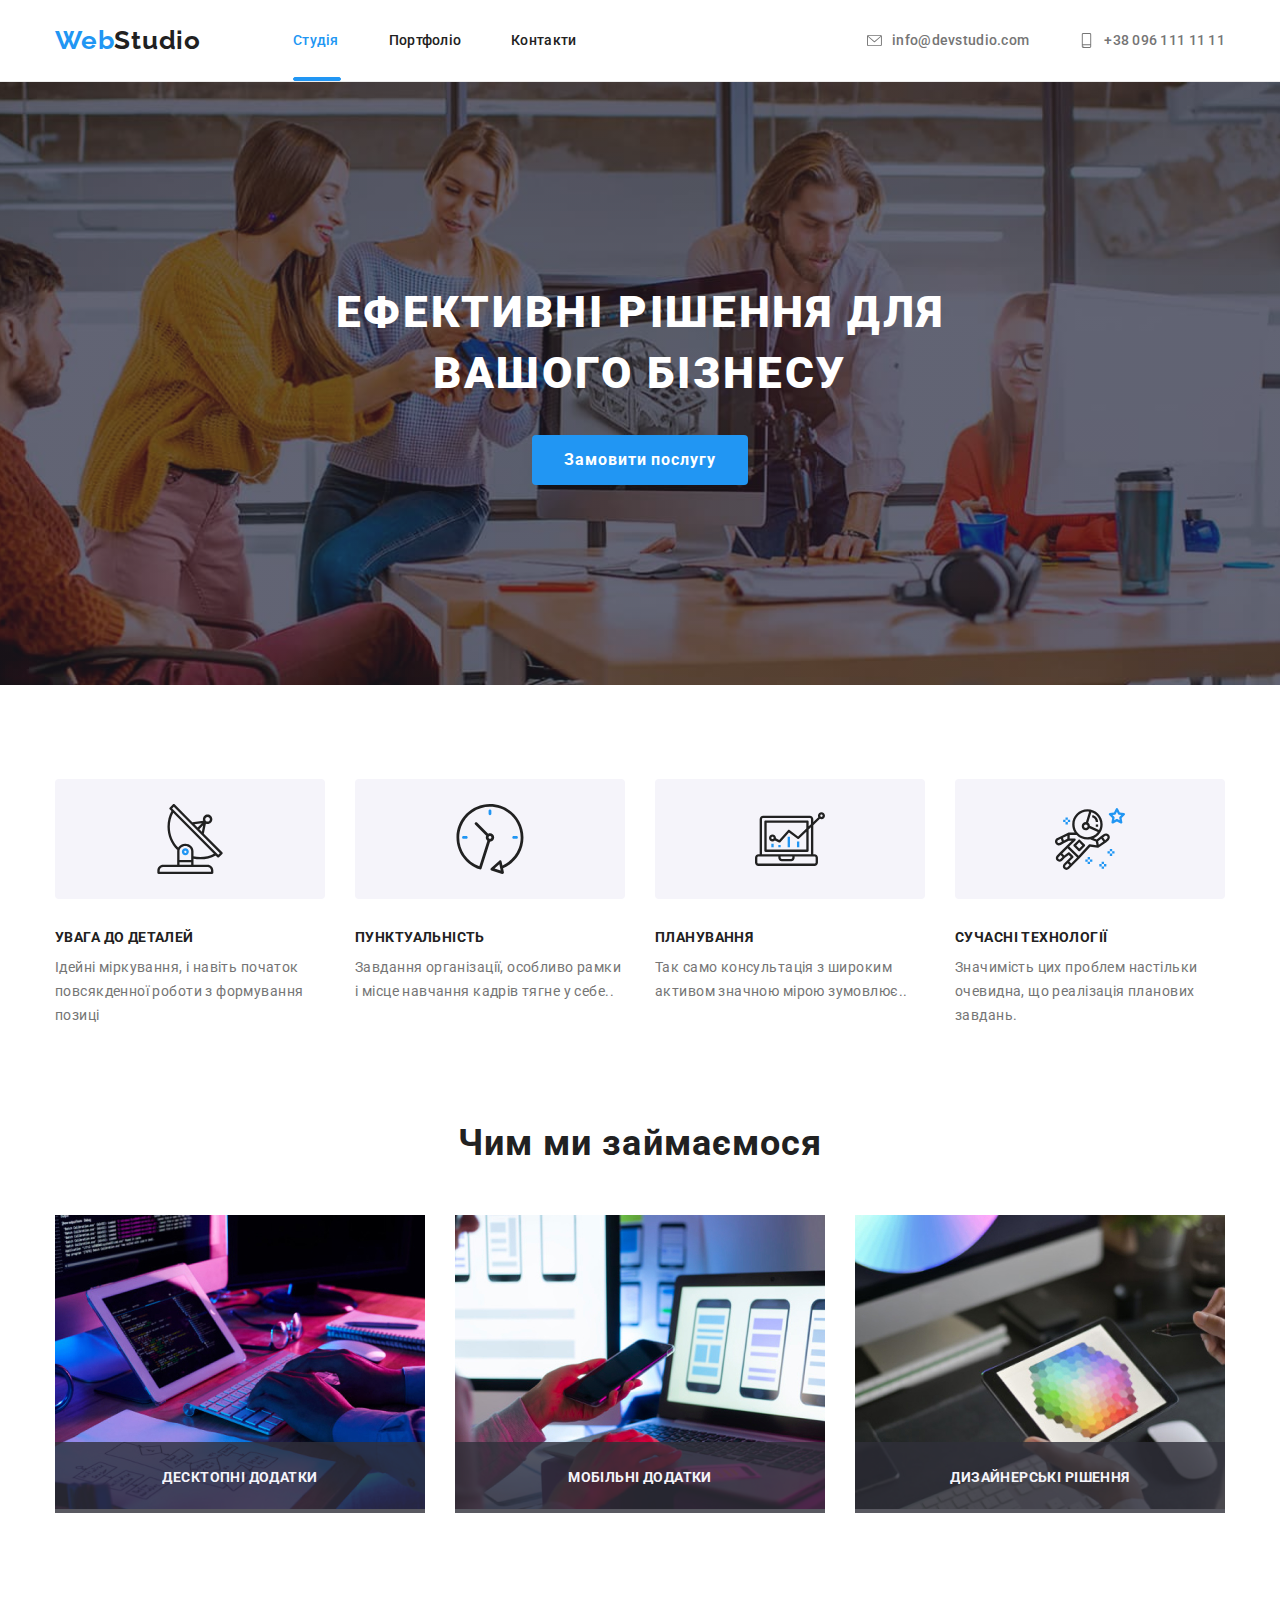
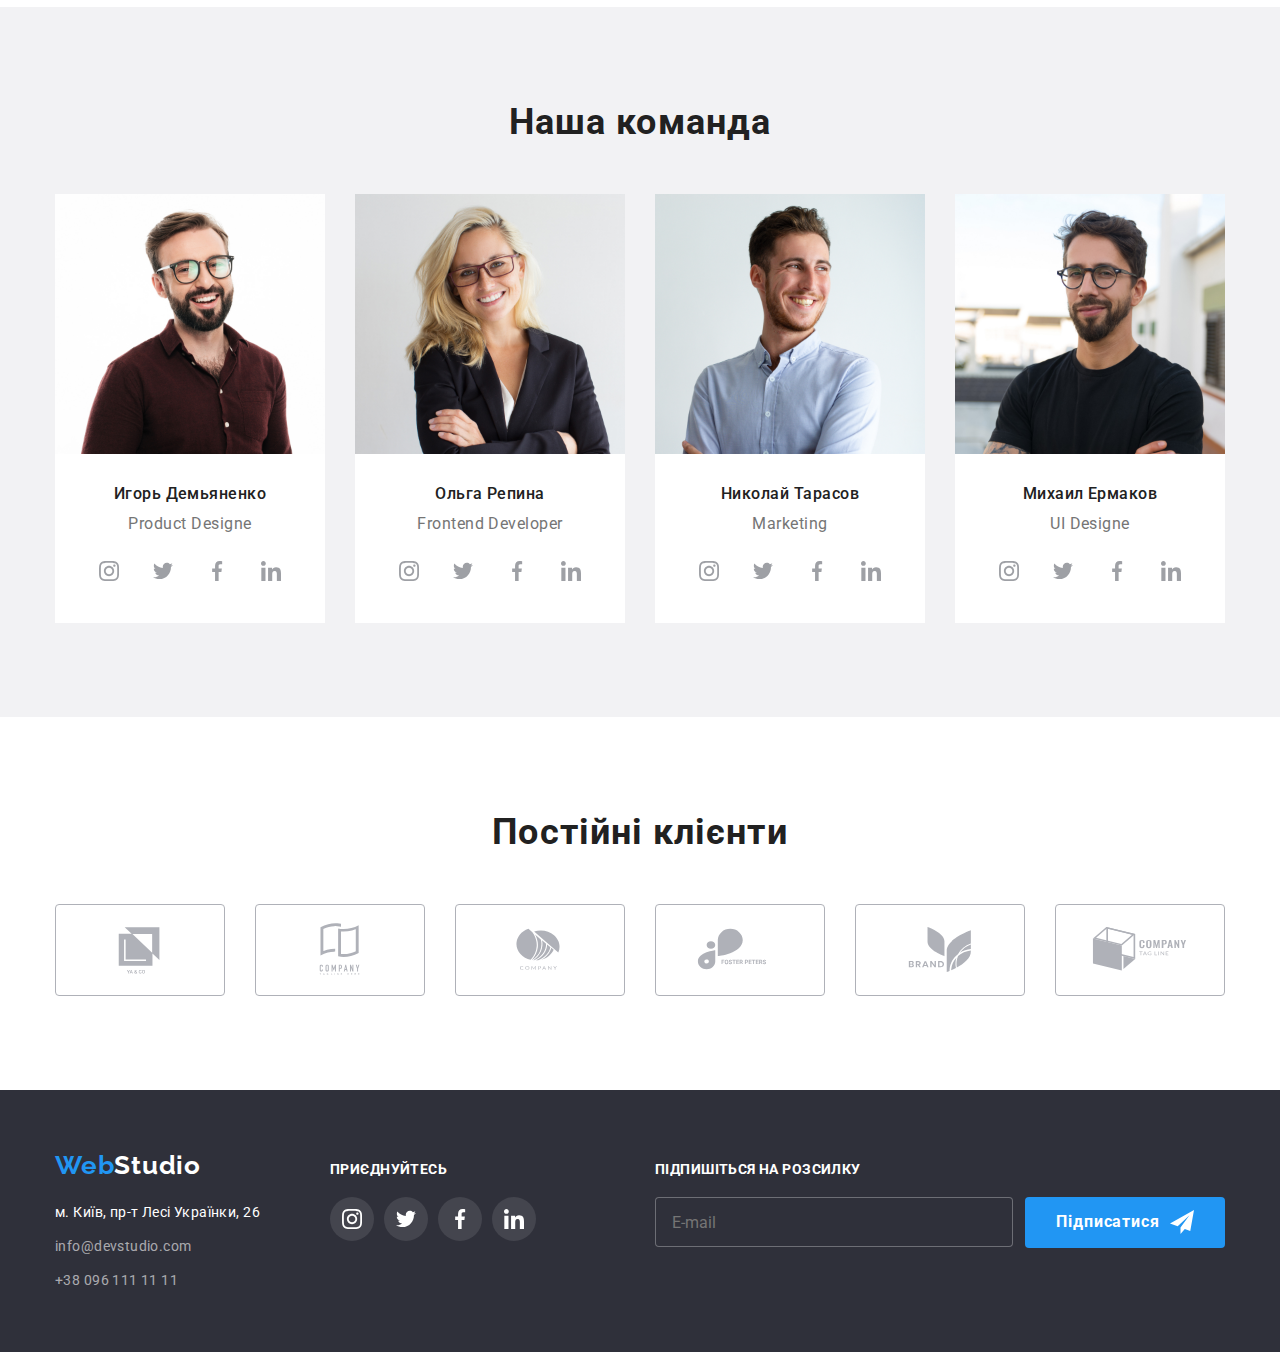
==== commit b84db28a: "Added chanches" ====
--- a/index.html
+++ b/index.html
@@ -1,5 +1,5 @@
 <!DOCTYPE html>
-<html lang="ua">
+<html lang="uk">
   <head>
     <meta charset="UTF-8" />
     <meta http-equiv="X-UA-Compatible" content="IE=edge" />
@@ -11,10 +11,10 @@
     <link rel="stylesheet" href="https://cdnjs.cloudflare.com/ajax/libs/modern-normalize/1.1.0/modern-normalize.min.css" />
     <link rel="stylesheet" href="./css/style.css" />
   </head>
-  <body>
+  <body data-page>
     <!--Header-->
-    <header>
-      <div class="conteiner-primary conteiner-portfolio flex-conteiner">
+    <header class="header">
+      <div class="conteiner-primary flex-conteiner">
           <nav class="page-header">
           <a href="./index.html" class="logo"><span class="logo-title">Web</span>Studio</a>
           <ul class="site-nav list">
@@ -33,12 +33,12 @@
         <ul class="item-contact list">
           <li class="contact-item">
             <a href="mailto:info@devstudio.com" class="link contact-link"> <svg class="envelope">
-              <use href="./images/symbol-defs.svg#icon-envelope"></use>
+              <use href="./images/icons.svg#icon-envelope"></use>
             </svg>
               info@devstudio.com</a>
           </li>
           <li class="contact-item"><a href="tel:+380961111111" class="link contact-link">
-            <svg class="envelope"> <use href="./images/symbol-defs.svg#icon-smartphone"></use> </svg>
+            <svg class="envelope"> <use href="./images/icons.svg#icon-smartphone"></use> </svg>
             +38 096 111 11 11</a></li>
         </ul>
       </div>
@@ -47,22 +47,20 @@
     <!--main-->
     <main>
       <!--Hero-->
-      <section class="section-hero">
-        <div class="overlay">
-        <div class="conteiner-primary conteiner hero-conteiner">
+      <section class="section-hero overlay">
+        <div class="conteiner-primary hero-conteiner">
            <h1 class="section-title">Ефективні рішення для вашого бізнесу</h1>
             <button class="button-order" type="button" data-modal-open>Замовити послугу</button>  
        </div> 
-      </div>
       </section>
 
       <!--features-->
       <section class="section-features">
         <div class="conteiner-primary conteiner-feature">
-         <!--<h2 class="title feature-hiding">Features</h2>-->
+        <h2 class="visually-hidden">Features</h2>
         <ul class="list list-feature">
           <li class="feature-item">
-            <div class="antena-around"> <svg class="antena"> <use href="./images/symbol-defs.svg#icon-antenna"> </use> </svg> </div>
+            <div class="antena-around"> <svg class="antena"> <use href="./images/icons.svg#icon-antenna"> </use> </svg> </div>
             <h3 class="features-title">УВАГА ДО ДЕТАЛЕЙ</h3>
             <p class="section-content">
               Ідейні міркування, і навіть початок повсякденної роботи з формування позиці
@@ -70,7 +68,7 @@
              </li>
           <li class="feature-item">
             <div class="antena-around"> <svg class="antena">
-                <use href="./images/symbol-defs.svg#icon-clock"> </use>
+                <use href="./images/icons.svg#icon-clock"> </use>
               </svg> </div>
             <h3 class="features-title">ПУНКТУАЛЬНІСТЬ</h3>
             <p class="section-content">
@@ -78,7 +76,7 @@
             </p>
           </li>
           <li class="feature-item"><div class="antena-around"> <svg class="antena">
-              <use href="./images/symbol-defs.svg#icon-diagram"> </use>
+              <use href="./images/icons.svg#icon-diagram"> </use>
             </svg> </div>
             <h3 class="features-title">ПЛАНУВАННЯ</h3>
             <p class="section-content">
@@ -86,7 +84,7 @@
             </p>
           </li>
           <li class="feature-item"><div class="antena-around"> <svg class="antena">
-              <use href="./images/symbol-defs.svg#icon-astronaut"> </use>
+              <use href="./images/icons.svg#icon-astronaut"> </use>
             </svg> </div>
             <h3 class="features-title">СУЧАСНІ ТЕХНОЛОГІЇ</h3>
             <p class="section-content">
@@ -158,15 +156,15 @@
                  <p class="list-profession">Product Designe</p>
                  <div class="social">
                   <ul class="social-list">
-                      <li class="social-item"><a href="" class="social-link"><svg class="social-icon"><use href="./images/symbol-defs.svg#icon-instagram"></use></svg></a></li>
-                        <li class="social-item"><a href="" class="social-link"><svg class="social-icon">
-                        <use href="./images/symbol-defs.svg#icon-twitter"></use>
+                      <li class="social-item"><a href="" class="social-link"><svg class="social-icon"><use href="./images/icons.svg#icon-instagram"></use></svg></a></li>
+                        <li class="social-item"><a href="" class="social-link"><svg class="social-icon">
+                        <use href="./images/icons.svg#icon-twitter"></use>
                       </svg></a></li>
                       <li class="social-item"><a href="" class="social-link"><svg class="social-icon">
-                        <use href="./images/symbol-defs.svg#icon-facebook"></use>
+                        <use href="./images/icons.svg#icon-facebook"></use>
                       </svg></a></li>
                        <li class="social-item"><a href="" class="social-link"><svg class="social-icon">
-                        <use href="./images/symbol-defs.svg#icon-linkedin"></use>
+                        <use href="./images/icons.svg#icon-linkedin"></use>
                       </svg></a></li>
                   </ul>
                  </div>
@@ -179,7 +177,7 @@
               src="./images/img-team-o.jpeg"
               lang="en"
               alt="Women Olga on the foto"
-              width="270"
+              width="270" class="foto-member"
             />
             <div class="about-member">
              <h3 class="team-member">Ольга Репина</h3>
@@ -187,16 +185,16 @@
             <div class="social">
               <ul class="social-list">
                 <li class="social-item"><a href="" class="social-link"><svg class="social-icon">
-                      <use href="./images/symbol-defs.svg#icon-instagram"></use>
+                      <use href="./images/icons.svg#icon-instagram"></use>
                     </svg></a></li>
                 <li class="social-item"><a href="" class="social-link"><svg class="social-icon">
-                      <use href="./images/symbol-defs.svg#icon-twitter"></use>
+                      <use href="./images/icons.svg#icon-twitter"></use>
                     </svg></a></li>
                 <li class="social-item"><a href="" class="social-link"><svg class="social-icon">
-                      <use href="./images/symbol-defs.svg#icon-facebook"></use>
+                      <use href="./images/icons.svg#icon-facebook"></use>
                     </svg></a></li>
                 <li class="social-item"><a href="" class="social-link"><svg class="social-icon">
-                      <use href="./images/symbol-defs.svg#icon-linkedin"></use>
+                      <use href="./images/icons.svg#icon-linkedin"></use>
                     </svg></a></li>
               </ul>
             </div>
@@ -209,7 +207,7 @@
               src="./images/img-team-n.jpeg"
               lang="en"
               alt="Man Nikolay on the foto"
-              width="270"
+              width="270" class="foto-member"
             />
                 <div class="about-member">
                     <h3 class="team-member">Николай Тарасов</h3>
@@ -217,16 +215,16 @@
                     <div class="social">
                       <ul class="social-list">
                         <li class="social-item"><a href="" class="social-link"><svg class="social-icon">
-                              <use href="./images/symbol-defs.svg#icon-instagram"></use>
+                              <use href="./images/icons.svg#icon-instagram"></use>
                             </svg></a></li>
                         <li class="social-item"><a href="" class="social-link"><svg class="social-icon">
-                              <use href="./images/symbol-defs.svg#icon-twitter"></use>
+                              <use href="./images/icons.svg#icon-twitter"></use>
                             </svg></a></li>
                         <li class="social-item"><a href="" class="social-link"><svg class="social-icon">
-                              <use href="./images/symbol-defs.svg#icon-facebook"></use>
+                              <use href="./images/icons.svg#icon-facebook"></use>
                             </svg></a></li>
                         <li class="social-item"><a href="" class="social-link"><svg class="social-icon">
-                              <use href="./images/symbol-defs.svg#icon-linkedin"></use>
+                              <use href="./images/icons.svg#icon-linkedin"></use>
                             </svg></a></li>
                       </ul>
                     </div>
@@ -239,7 +237,7 @@
               src="./images/img-team-m.jpeg"
               lang="en"
               alt="Man Mike on the foto"
-              width="270"
+              width="270" class="foto-member"
             />
                   <div class="about-member">
                      <h3 class="team-member">Михаил Ермаков</h3>
@@ -247,16 +245,16 @@
                       <div class="social">
                         <ul class="social-list">
                           <li class="social-item"><a href="" class="social-link"><svg class="social-icon">
-                                <use href="./images/symbol-defs.svg#icon-instagram"></use>
+                                <use href="./images/icons.svg#icon-instagram"></use>
                               </svg></a></li>
                           <li class="social-item"><a href="" class="social-link"><svg class="social-icon">
-                                <use href="./images/symbol-defs.svg#icon-twitter"></use>
+                                <use href="./images/icons.svg#icon-twitter"></use>
                               </svg></a></li>
                           <li class="social-item"><a href="" class="social-link"><svg class="social-icon">
-                                <use href="./images/symbol-defs.svg#icon-facebook"></use>
+                                <use href="./images/icons.svg#icon-facebook"></use>
                               </svg></a></li>
                           <li class="social-item"><a href="" class="social-link"><svg class="social-icon">
-                                <use href="./images/symbol-defs.svg#icon-linkedin"></use>
+                                <use href="./images/icons.svg#icon-linkedin"></use>
                               </svg></a></li>
                         </ul>
                       </div>
@@ -273,34 +271,32 @@
         <div class="clients conteiner-primary">
           <ul class="our-clients">
             <li class="clients-item"><a href="" class="clients-link"><svg class="clients-icon">
-                  <use href="./images/symbol-defs.svg#icon-logo-one"></use>
+                  <use href="./images/icons.svg#icon-logo-one"></use>
                 </svg></a></li>
             <li class="clients-item"><a href="" class="clients-link"><svg class="clients-icon">
-                  <use href="./images/symbol-defs.svg#icon-logo-two"></use>
+                  <use href="./images/icons.svg#icon-logo-two"></use>
                 </svg></a></li>
             <li class="clients-item"><a href="" class="clients-link"><svg class="clients-icon">
-                  <use href="./images/symbol-defs.svg#icon-logo-three"></use>
+                  <use href="./images/icons.svg#icon-logo-three"></use>
                 </svg></a></li>
           <li class="clients-item"><a href="" class="clients-link"><svg class="clients-icon">
-                <use href="./images/symbol-defs.svg#icon-logo-four"></use>
+                <use href="./images/icons.svg#icon-logo-four"></use>
               </svg></a></li>
               <li class="clients-item"><a href="" class="clients-link"><svg class="clients-icon">
-                    <use href="./images/symbol-defs.svg#icon-logo-five"></use>
+                    <use href="./images/icons.svg#icon-logo-five"></use>
                   </svg></a></li>
               <li class="clients-item"><a href="" class="clients-link"><svg class="clients-icon">
-                    <use href="./images/symbol-defs.svg#icon-logo-six"></use>
+                    <use href="./images/icons.svg#icon-logo-six"></use>
                   </svg></a></li>
           </ul>
         </div>
-
       </section>
     </main>
 
     <!--Footer-->
     <footer class="footer">
-      <div class="conteiner-primary">
-        <div class="footer-flex">
-        <div class="our-flex">
+      <div class="conteiner-primary footer-flex">
+        <div>
         <a href="./index.html" class="logo-botton"><span class="logo-title">Web</span>Studio</a>
       <address>
         <ul class="list footer-item">
@@ -321,71 +317,70 @@
         </address>
         </div>
         <div class="social conteiner-social">
-          <h4 class="footer-social">Приєднуйтесь</h4>
+          <h2 class="footer-social">Приєднуйтесь</h2>
           <ul class="social-list">
             <li class="social-item"><a href="" class="social-link social-footer"><svg class="social-icon footer-icon">
-                  <use href="./images/symbol-defs.svg#icon-instagram"></use>
+                  <use href="./images/icons.svg#icon-instagram"></use>
                 </svg></a></li>
             <li class="social-item"><a href="" class="social-link social-footer"><svg class="social-icon footer-icon">
-                  <use href="./images/symbol-defs.svg#icon-twitter"></use>
+                  <use href="./images/icons.svg#icon-twitter"></use>
                 </svg></a></li>
             <li class="social-item"><a href="" class="social-link social-footer"><svg class="social-icon footer-icon">
-                  <use href="./images/symbol-defs.svg#icon-facebook"></use>
+                  <use href="./images/icons.svg#icon-facebook"></use>
                 </svg></a></li>
             <li class="social-item"><a href="" class="social-link social-footer"><svg class="social-icon footer-icon">
-                  <use href="./images/symbol-defs.svg#icon-linkedin"></use>
+                  <use href="./images/icons.svg#icon-linkedin"></use>
                 </svg></a></li>
           </ul>
           </div>
           <!--Form-footer-->
             <form name="signup_form" autocomplete="on" class="form-footer">
-              <h4 class="form-title">Підпишіться на розсилку</h4>
-              <div class="form-conteiner">
-              <label class="label-footer"> 
-                <input type="email" name="email" placeholder="E-mail" required class="form-in"/>
-              </label>
-              <button type="submit" class="form-button">Підписатися<svg class="icon-form"><use href="./images/symbol-defs-three.svg#icon-icon-send"></use></svg></button>
-            </div>
+              <h2 class="form-title">Підпишіться на розсилку</h2>
+                <div class="form-conteiner">
+                    <label class="label-footer"> 
+                        <input type="email" name="email" placeholder="E-mail" required class="form-in"/>
+                     </label>
+                      <button type="submit" class="form-button">Підписатися<svg class="icon-form">
+                        <use href="./images/icons.svg#icon-icon-send"></use></svg>
+                       </button>
+                </div>
             </form>
           </div>
-      </div>
     </footer>
-
     <!--Modal-window-->
     <div class="backdrop is-hidden" data-modal>
-      <div class="modal" data-modal-close>
-         <svg  class="modal-close" >
-            <use href="./images/symbol-defs-two.svg#icon-close"></use>
-          </svg>
-
-          <!--Form-modal-window--->
+      <div class="modal">
+        <button type="button" class="modal-close" data-modal-close>
+            <svg class="modal-icon">
+              <use href="./images/icons.svg#icon-close"></use>
+            </svg>
+          </button>
+          <!--Form-modal-window-->
           <form name="signup_form" autocomplete="on" class="form-modal">
-            <h4 class="form-md-title">Залиште свої дані, ми вам передзвонимо</h4>
+            <p class="form-md-title">Залиште свої дані, ми вам передзвонимо</p>
             <div class="form-md-label">
                 <label class="label-md">Ім'я
                       <input type="text" name="username" placeholder="Катерина Терещенко" autofocus class="input-md"/> 
-                      <span><svg class="icon-md"><use href="./images/symbol-defs-three.svg#icon-person-black"></use></svg></span>
+                      <svg class="icon-md"><use href="./images/icons.svg#icon-person-black"></use></svg>
                 </label>
                 <label class="label-md">Телефон
                         <input type="tel" name="telefone" placeholder="+380675721658" class="input-md"/>
-                        <span><svg class="icon-md"><use href="./images/symbol-defs-three.svg#icon-phone-black"></use></svg></span>
+                        <svg class="icon-md"><use href="./images/icons.svg#icon-phone-black"></use></svg>
                  </label>
                 <label class="label-md">Пошта
                         <input type="email" name="mail" placeholder="my@gmail.com" class="input-md"/>
-                        <span><svg class="icon-md"><use href="./images/symbol-defs-three.svg#icon-email-black"></use></svg></span>
+                        <svg class="icon-md"><use href="./images/icons.svg#icon-email-black"></use></svg>
                 </label>
                 <label class="label-md">Коментар
                         <textarea name="feedback" rows="8" placeholder="Введіть текст" class="textarea-md"></textarea>
                 </label>
               </div>
-            <div class="chekbox-md">
-             <label class="confidence-md">
+            <label class="confidence-md">
               <input type="checkbox" name="checkbox" class="chekbox-input"/>
-              <svg class="chekbox-icon"><use href="./images/symbol-defs-three.svg#icon-icon-check"></use></svg>
-              Погоджуюся з розсилкою та приймаю<a href="" class="list"><span class="confidence-link">Умови договору</span></a></label>
-            </div>
-            <button type="submit" class="form-btn">Відправити</button>
-          
+              <svg class="chekbox-icon"><use href="./images/icons.svg#icon-icon-check" class="chekbox-svg"></use></svg>
+              Погоджуюся з розсилкою та приймаю<a href="" class="list"><span class="confidence-link">Умови договору</span></a>
+            </label>
+            <button type="submit" class="form-btn">Відправити</button>    
           </form>
         </div>
     </div>
--- a/css/style.css
+++ b/css/style.css
@@ -28,6 +28,24 @@
 .list {
     list-style: none;
    
+}
+
+.visually-hidden {
+    position: absolute;
+    width: 1px;
+    height: 1px;
+    margin: -1px;
+    border: 0;
+    padding: 0;
+
+    white-space: nowrap;
+    clip-path: inset(100%);
+    clip: rect(0 0 0 0);
+    overflow: hidden;
+}
+
+.no-scroll {
+    overflow: hidden;
 }
 
 /*logo*/
@@ -80,6 +98,9 @@
 
  /*header*/
  
+  .header {
+      border-bottom: 1px solid #ECECEC;
+  }
  .conteiner-primary {
      width: 1200px;
      margin-left: auto;
@@ -87,11 +108,8 @@
      
      padding-right: 15px;
      padding-left: 15px;
-     padding-top: 0px;    
-     padding-bottom: 0px;
  }
  
-
 /*site-nav*/
 .site-nav .link {
      
@@ -102,6 +120,7 @@
      font-size: 14px;
      line-height: 1.2;
      letter-spacing: 0.02em;
+     transition: color 250ms cubic-bezier(0.4, 0, 0.2, 1);
 }
 .site-nav .link:hover {
     color: var(--accent-color);
@@ -154,7 +173,10 @@
     font-size: 14px;
     line-height: 1.2;
     letter-spacing: 0.02em;
-   
+    padding-top: 32px;
+    padding-bottom: 32px;
+    transition: color 250ms cubic-bezier(0.4, 0, 0.2, 1);
+
 }
 .item-contact .link:hover  {
     color: var(--accent-color);
@@ -185,6 +207,8 @@
  /*hero*/
 
   .section-title {
+    width: 696px;
+    margin: 0 auto 30px;
     color: var(--white);
     font-weight: 900;
     font-size: 44px;
@@ -199,16 +223,8 @@
     padding-bottom: 0px;
  }
 
-    .hero-conteiner {
-    display: flex;
-    flex-direction: column;
-    justify-content: center;
-    width: 696px;
-        }
-
     .overlay {
-    height: 600;
-    max-width: 1600;
+    max-width: 1600px;
     margin-left: auto;
     margin-right: auto;
     padding-top: 200px;
@@ -444,14 +460,8 @@
     width: 270px;
  }
 
-    .social {
-        width: 206px;
-        margin-right: 0px;
-        margin-left: 0px;
-    }
-    .social-list {
+      .social-list {
     display: flex;
-    
     justify-content: center;
     align-items: center;
     list-style: none;
@@ -503,12 +513,7 @@
     fill: var(--white);
         }
 
-    .footer-social {
-        display: block;
-        width: 144px;
-     }
-
-        /*Regular clients*/
+    /*Regular clients*/
 
     .section-clients {
     padding-bottom: 94px;
@@ -576,24 +581,12 @@
 
 /*portfolio site-link*/
 
- .header-portfolio {
-    border-bottom: 1px solid #ECECEC;
-   }
-
- .conteiner-portfolio {
-     margin-bottom: 0px;
-     padding-left: 0px;
-     padding-right: 0px;
-     padding-top: 24px;
-     padding-bottom: 24px;
- }
+
 /*site-nav -portfolio*/
 
  .flex-conteiner {
     display: flex;
     align-items: center;
-    padding-left: 0px;
-    padding-right: 0px;
  }
 
 .page-header {
@@ -629,8 +622,8 @@
 
 .nav-link {
     display: block;
-    padding-top: 10px;
-    padding-bottom: 10px;
+    padding-top: 28px;
+    padding-bottom: 28px;
     
 }
 
@@ -645,9 +638,6 @@
 
 .item-contact .contact-item {
     margin-right: 50px;
-    padding-top: 10px;
-    padding-bottom: 10px;
-    padding-left: 10px;
 } 
 
 .item-contact .contact-item:last-child {
@@ -672,14 +662,9 @@
     list-style: none;
 }
     .card-exampl {
-    display: flex;
-    flex-direction: column;
-
     padding: 20px 24px;
-    
-    margin-right: auto;
-    margin-left: auto;
-    /*width: 322px;*/
+    border: 1px solid #EEEEEE;
+    border-top: none;
      }
 
     .exampl {
@@ -710,65 +695,46 @@
     }
 
     .exampl-item .exampl-link:hover {
-    border: 1px solid rgba(200, 193, 193, 0.138);
-    box-shadow: 0px 2px 2px 0px rgba(10, 7, 7, 0.12),
-    0px 1px 2px 0px rgba(27, 27, 27, 0.12), 0px 3px 1px 0px rgba(41, 39, 39, 0.17);
+    box-shadow: 0px 1px 1px rgba(0, 0, 0, 12%),
+            0px 4px 4px rgba(0, 0, 0, 6%), 1px 4px 6px rgba(0, 0, 0, 4%);
     }
     
     .exampl-item .exampl-link:focus {
-    border: 1px solid rgba(200, 193, 193, 0.138);
-    box-shadow: 0px 2px 2px 0px rgba(10, 7, 7, 0.12),
-    0px 1px 2px 0px rgba(27, 27, 27, 0.12), 0px 3px 1px 0px rgba(41, 39, 39, 0.17);
+    box-shadow: 0px 1px 1px rgba(0, 0, 0, 12%),
+            0px 4px 4px rgba(0, 0, 0, 6%), 1px 4px 6px rgba(0, 0, 0, 4%);
          }
 
     .exampl-link {
-    display: inline-block;
-    padding: 0;
-            
+    display: block;
+        text-decoration: none;
+        transition: box-shadow 250ms cubic-bezier(0.4, 0, 0.2, 1);
+    }
+
+        
+    .exampl-content {
+    margin: 0;
+   
+    color: var(--sec-color);
+
+    font-size: 16px;
+    line-height: 1.9;
+    letter-spacing: 0.03em;
+    }
+
+    .exampl-title {
+    margin-top: 0px;
+    margin-bottom: 4px;
+
     color: var(--main-color);
     
     font-weight: 700;
     font-size: 18px;
     line-height: 2;
     letter-spacing: 0.06em;
-    text-decoration-line: none;
-    border: 1px solid rgba(201, 201, 208, 0.193);
-    transition: box-shadow 250ms cubic-bezier(0.4, 0, 0.2, 1);
-
-    }
-
-        
-    .exampl-content {
-    display: block;
-    margin: 0;
-   
-    color: var(--sec-color);
-
-    font-weight: 400;
-    font-size: 16px;
-    line-height: 1.9;
-    letter-spacing: 0.03em;
-    }
-
-    .exampl-title {
-    display: block;
-
-    margin-right: 0px;
-    margin-left: 0px;
-    margin-top: 0px;
-    margin-bottom: 4px;
-
-    color: var(--main-color);
-    
-    font-weight: 700;
-    font-size: 18px;
-    line-height: 2;
-    letter-spacing: 0.06em;
     
  }
     .exampl-site {
     display: block;
-    width: 370px;
      }       
            
 
@@ -903,37 +869,23 @@
     /*footer-social-link*/
         .footer-flex {
         display: flex;
-        width: 1200px;
-        align-items: center;
-        margin: 0px;
+        align-items: baseline;
         }
-
-        .our-flex {
-        display: flex;
-        flex-direction: column;
-        }
-        
+     
         .conteiner-social {
-        display: flex;
-        flex-direction: column;
-         margin-left: 70px;
+        margin-left: 70px;
         }
 
         .social-footer .footer-icon {
         fill: var(--white);
         }
         .social-footer {
-        background-color: var(--accent-color);
-        background-color: rgba(0, 4, 4, 0.25);
+        background-color: rgba(255, 255, 255, 0.1);
         }
     .footer-social {
-        display: inline-block;
-        margin-right: 0px;
-        margin-right: 0px;
         margin-top: 0px;
         margin-bottom: 20px;
 
-        font-style: normal;
         font-weight: 700;
         font-size: 14px;
         line-height: 1.1;
@@ -1030,12 +982,11 @@
 display: flex;
 width: 570px;
 flex-direction: column;
-margin-left: 93px;
+margin-left: auto;
 }
 
 .form-conteiner {
  display: flex;
-
 }
 
 .icon-form {
@@ -1126,8 +1077,10 @@
 left: 50%;
 transform: translate(-50%, -50%) scale(1);
 
+padding: 40px;
 min-width: 528px;
 min-height: 581px;
+border-radius: 4px;
 
 background-color: var(--white);
 
@@ -1135,19 +1088,29 @@
 }
 
 .modal-close {
-display: block;
-margin-right: 0px;
-margin-left: auto;
-padding: 4px;
-height: 30px;
-width: 30px;
-fill: var(--main-color);
-stroke: rgba(0, 4, 4, 25%);
-transition: fill 250ms cubic-bezier(0.4, 0, 0.2, 1);
+    position: absolute;
+    top: 8px;
+    right: 8px;
+    height: 30px;
+    width: 30px;
+    display: flex;
+    justify-content: center;
+    align-items: center;
+    background-color: transparent;
+    border: 1px solid rgba(0, 0, 0, 0.1);
+    border-radius: 50%;
+    cursor: pointer;
+    transition: fill 250ms cubic-bezier(0.4, 0, 0.2, 1);
 }
 
 .modal-close:hover {
-fill: var(--accent-color);
+    fill: var(--accent-color);
+}
+
+.modal-icon {
+    width: 18px;
+    height: 18px;
+
 }
 
 /*Form-modal-window*/
@@ -1177,7 +1140,7 @@
 flex-direction: column;
 justify-content: center;
 
-margin: 0px auto;
+margin: 0px auto 20px;
 width: 448px;
 
 }
@@ -1186,7 +1149,6 @@
 position: relative;
 margin-bottom: 10px;
 color: var(--sec-color);
-font-family: 'Roboto';
 font-weight: 400;
 font-size: 12px;
 line-height: 1.2;
@@ -1194,19 +1156,24 @@
 transition: fill 250ms cubic-bezier(0.4, 0, 0.2, 1);
 }
 
+.label-md:last-child {
+    margin-bottom: 0px;
+}
+
 .input-md,
 .textarea-md {
 width: 448px;
-height: 40px;
 margin-top: 4px;
 padding-left: 35px;
+padding-top: 11px;
+padding-bottom: 11px;
 
 border: 1px solid rgba(33, 33, 33, 0.2);
 border-radius: 4px;
 cursor: pointer;
 
 background-color: var(--white);
-transition: border-color 250ms cubic-bezier(0.4, 0, 0.2, 1), outline-color 250ms cubic-bezier(0.4, 0, 0.2, 1);
+transition: outline-color 250ms cubic-bezier(0.4, 0, 0.2, 1);
 }
 
 .input-md::placeholder {
@@ -1233,7 +1200,6 @@
 }
 
 .input-md:focus {
-border-color: var(--accent-color);
 outline-color: var(--accent-color);
 }
 .input-md:hover {
@@ -1252,7 +1218,7 @@
 height: 120px;
 resize: none;
 padding: 12px 16px;
-
+transition: border-color 250ms cubic-bezier(0.4, 0, 0.2, 1);
 }
 .textarea-md:focus {
     border-color: var(--accent-color);
@@ -1261,15 +1227,6 @@
 
 .textarea-md:hover {
     border-color: var(--accent-color);
-}
-
-.chekbox-md {
-display: flex;
-justify-content: center;
-height: 24px;
-margin-left: auto;
-margin-right: auto;
-margin-bottom: 30px;
 }
 
 .chekbox-input {
@@ -1281,46 +1238,54 @@
 }
 
 .chekbox-icon {
-    display: inline-block;
+    display: inline-flex;
     width: 16px;
     height: 15px;
-    border: 1px solid var(--main-color);
-    border-radius: 4px;
-    box-shadow: 0px 4px 4px rgba(0, 0, 0, 0.10);
+    border: 2px solid var(--main-color);
+    border-radius: 2px;
+    margin: 0px;
+   
     background-color: var(--white);
-    margin-right: 8px;
+ 
     fill: none;
-    transition: fill 250ms cubic-bezier(0.4, 0, 0.2, 1);
+    transition: fill 250ms cubic-bezier(0.4, 0, 0.2, 1),
+    border-color 250ms cubic-bezier(0.4, 0, 0.2, 1),
+    background-color 250ms cubic-bezier(0.4, 0, 0.2, 1);
 }
 .chekbox-input:checked + .chekbox-icon {
 fill: var(--accent-color);
 border-color: var(--accent-color);
-}
-
-
-/*.chekbox-input:checked + .chekbox-icon {
-    background-image: url("../images/svg/icon-check.svg");
-    background-size: contain;
-    background-origin: border-box;
-    border-color: var(--accent-color);
-}*/
+background-color: var(--accent-color);
+}
+
+.chekbox-svg {
+    display: block;
+    margin: 0px;
+}
 
 .confidence-md {
 display: flex;
+justify-content: center;
 align-items: center;
-font-weight: 400;
+height: 24px;
+margin-bottom: 30px;
+gap: 8px;
+
 font-size: 14px;
 line-height: 1.7;
 letter-spacing: 0.03em;
 color: var(--sec-color);
-
 }
 
 .confidence-link {
 color: var(--accent-color);
-text-decoration: underline;
-text-underline-position: var(--accent-color);
-margin-left: 5px;
+text-decoration-line: underline;
+text-underline-position: under;
+margin: 0;
+}
+
+.list {
+text-decoration: none;
 }
 
 .form-btn{
@@ -1344,7 +1309,14 @@
 line-height: 1.9;
 letter-spacing: 0.06em;
 text-align: center;
-}
-
-
-
+transition: background-colo 250ms cubic-bezier(0.4, 0, 0.2, 1);
+
+}
+
+.form-btn:hover,
+.form-btn:focus {
+    background-color: #188CE8;
+}
+
+
+
